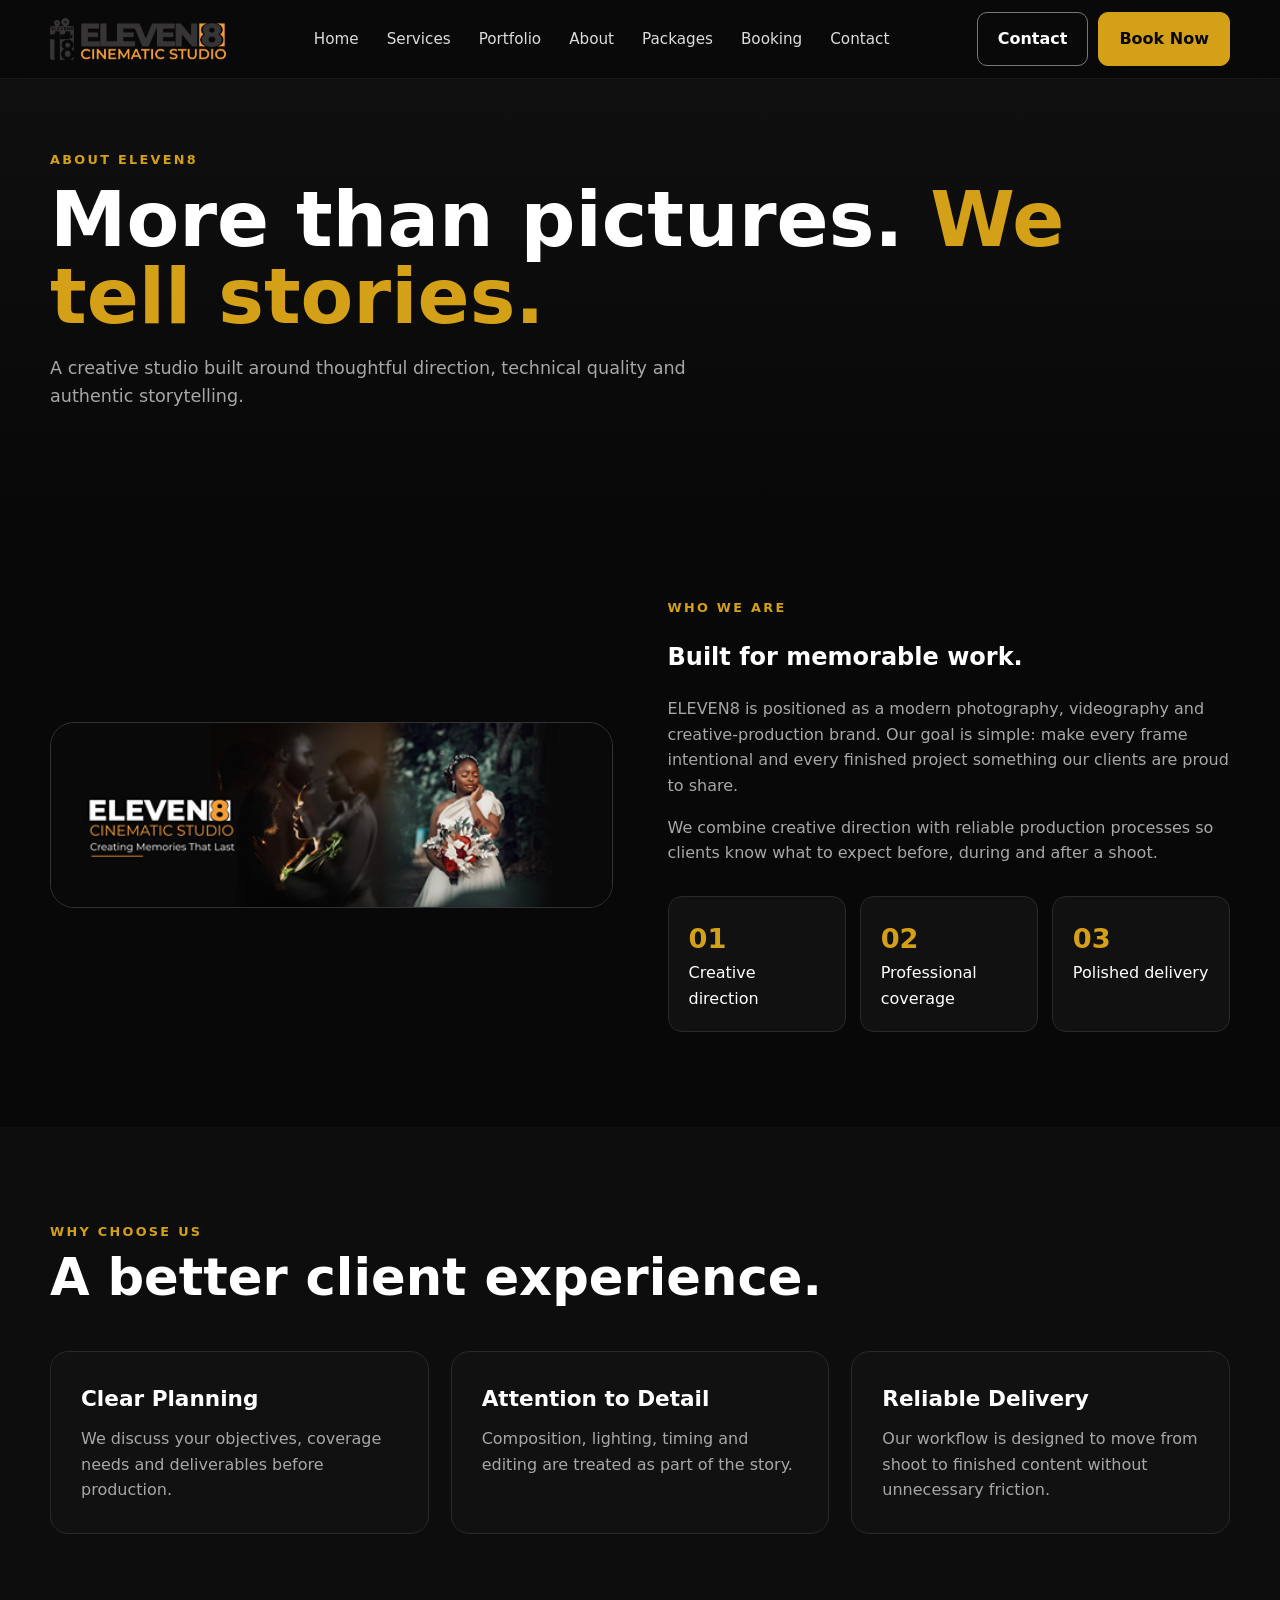
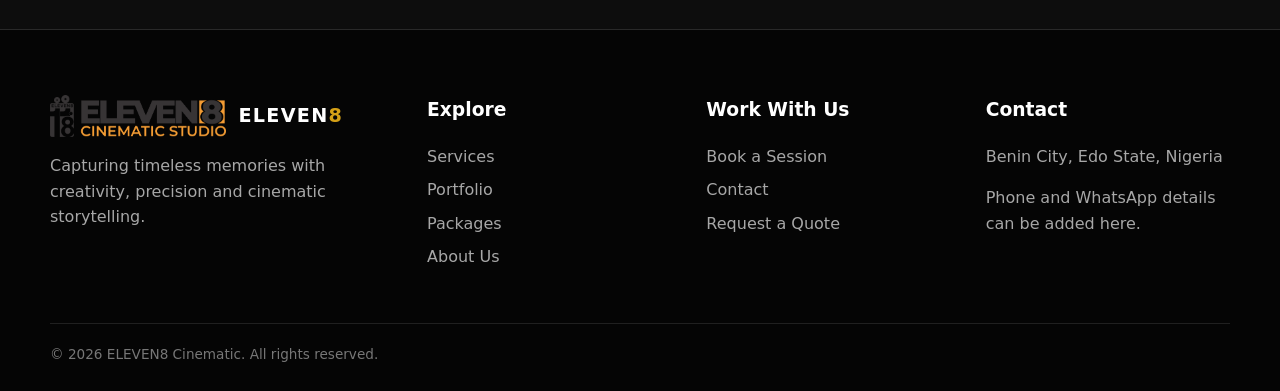
==== about.html @ 56e0b3bc "Add Eleven8 website pages" ====
<!doctype html>
<html lang="en"><head><meta charset="utf-8"><meta name="viewport" content="width=device-width,initial-scale=1">
<meta name="description" content="ELEVEN8 professional photography, videography and creative production.">
<title>About | ELEVEN8 Cinematic</title>
<link rel="stylesheet" href="css/styles.css"></head>
<body>
<header class="nav"><div class="container nav-inner">
<a class="brand" href="index.html"><img src="images/logo.png" alt="ELEVEN8 logo"></a>
<nav class="nav-links"><a class="" href="index.html">Home</a><a class="" href="services.html">Services</a><a class="" href="portfolio.html">Portfolio</a><a class="" href="about.html">About</a><a class="" href="packages.html">Packages</a><a class="" href="booking.html">Booking</a><a class="" href="contact.html">Contact</a></nav>
<div class="nav-actions"><a class="btn btn-outline" href="contact.html">Contact</a><a class="btn btn-gold" href="booking.html">Book Now</a><button class="menu" aria-label="Open menu">☰</button></div>
</div></header>
<main>
<section class="page-hero"><div class="container"><div class="eyebrow">About ELEVEN8</div><h1>More than pictures. <span class="gold">We tell stories.</span></h1><p>A creative studio built around thoughtful direction, technical quality and authentic storytelling.</p></div></section>
<section class="section"><div class="container split"><img src="images/eleven 8 header.png" alt="ELEVEN8 studio"><div><div class="eyebrow">Who We Are</div><h2>Built for memorable work.</h2><p style="color:var(--muted)">ELEVEN8 is positioned as a modern photography, videography and creative-production brand. Our goal is simple: make every frame intentional and every finished project something our clients are proud to share.</p><p style="color:var(--muted)">We combine creative direction with reliable production processes so clients know what to expect before, during and after a shoot.</p><div class="stats"><div class="stat"><strong>01</strong>Creative direction</div><div class="stat"><strong>02</strong>Professional coverage</div><div class="stat"><strong>03</strong>Polished delivery</div></div></div></div></section>
<section class="section section-dark"><div class="container"><div class="section-head"><div><div class="eyebrow">Why Choose Us</div><h2>A better client experience.</h2></div></div><div class="grid-3"><div class="card"><h3>Clear Planning</h3><p>We discuss your objectives, coverage needs and deliverables before production.</p></div><div class="card"><h3>Attention to Detail</h3><p>Composition, lighting, timing and editing are treated as part of the story.</p></div><div class="card"><h3>Reliable Delivery</h3><p>Our workflow is designed to move from shoot to finished content without unnecessary friction.</p></div></div></div></section>
</main>
<footer class="footer"><div class="container"><div class="footer-grid">
<div><a class="brand" href="index.html"><img src="images/logo.png" alt=""><span class="brand-text">ELEVEN<span>8</span></span></a><p>Capturing timeless memories with creativity, precision and cinematic storytelling.</p></div>
<div><h3>Explore</h3><ul><li><a href="services.html">Services</a></li><li><a href="portfolio.html">Portfolio</a></li><li><a href="packages.html">Packages</a></li><li><a href="about.html">About Us</a></li></ul></div>
<div><h3>Work With Us</h3><ul><li><a href="booking.html">Book a Session</a></li><li><a href="contact.html">Contact</a></li><li><a href="booking.html">Request a Quote</a></li></ul></div>
<div><h3>Contact</h3><p>Benin City, Edo State, Nigeria</p><p>Phone and WhatsApp details can be added here.</p></div>
</div><div class="copyright">© 2026 ELEVEN8 Cinematic. All rights reserved.</div></div></footer>
<script src="js/main.js"></script></body></html>
---- css/styles.css ----
:root{
  --black:#080808; --panel:#111111; --panel2:#171717; --gold:#D4A017;
  --gold2:#f0c54b; --white:#fff; --muted:#a7a7a7; --line:#292929;
  --max:1180px; --radius:18px;
}
*{box-sizing:border-box}
html{scroll-behavior:smooth}
body{margin:0;background:var(--black);color:var(--white);font-family:Inter,system-ui,-apple-system,BlinkMacSystemFont,"Segoe UI",sans-serif;line-height:1.6}
img{max-width:100%;display:block}
a{color:inherit;text-decoration:none}
.container{width:min(var(--max),calc(100% - 40px));margin:auto}
.nav{position:fixed;inset:0 0 auto;z-index:100;background:rgba(8,8,8,.88);backdrop-filter:blur(16px);border-bottom:1px solid rgba(255,255,255,.07)}
.nav-inner{height:78px;display:flex;align-items:center;justify-content:space-between;gap:24px}
.brand{display:flex;align-items:center;gap:12px;font-weight:900;letter-spacing:.08em}
.brand img{height:42px;width:auto}
.brand-text{font-size:1.2rem}.brand-text span,.gold{color:var(--gold)}
.nav-links{display:flex;align-items:center;gap:28px;font-size:.95rem}
.nav-links a{color:#ddd}.nav-links a:hover,.nav-links a.active{color:var(--gold)}
.nav-actions{display:flex;gap:10px;align-items:center}
.btn{display:inline-flex;align-items:center;justify-content:center;gap:8px;padding:13px 20px;border-radius:10px;border:1px solid var(--line);font-weight:800;transition:.2s}
.btn:hover{transform:translateY(-2px)}
.btn-gold{background:var(--gold);color:#080808;border-color:var(--gold)}
.btn-outline{border-color:#777}
.menu{display:none;background:none;border:1px solid var(--line);color:white;padding:9px 12px;border-radius:9px;font-size:1.2rem}
.hero{min-height:780px;padding:150px 0 90px;display:flex;align-items:center;position:relative;overflow:hidden}
.hero:before{content:"";position:absolute;inset:0;background:radial-gradient(circle at 75% 30%,rgba(212,160,23,.14),transparent 35%),linear-gradient(90deg,#080808 20%,rgba(8,8,8,.75),rgba(8,8,8,.2));pointer-events:none}
.hero-grid{position:relative;display:grid;grid-template-columns:1.05fr .95fr;gap:60px;align-items:center}
.eyebrow{text-transform:uppercase;letter-spacing:.18em;color:var(--gold);font-size:.8rem;font-weight:900}
.hero h1{font-size:clamp(3rem,6vw,6rem);line-height:.98;margin:18px 0 24px;letter-spacing:-.05em}
.hero p.lead{font-size:1.18rem;color:#c9c9c9;max-width:620px}
.hero-actions{display:flex;gap:12px;flex-wrap:wrap;margin-top:32px}
.hero-media{position:relative}
.hero-media img{width:100%;height:570px;object-fit:cover;border-radius:28px;border:1px solid #333;box-shadow:0 30px 90px rgba(0,0,0,.5)}
.hero-badge{position:absolute;bottom:24px;left:-24px;background:rgba(17,17,17,.93);border:1px solid #333;border-radius:16px;padding:15px 18px}
.hero-badge strong{display:block;color:var(--gold)}
.section{padding:95px 0}.section-dark{background:#0d0d0d}
.section-head{display:flex;justify-content:space-between;gap:25px;align-items:end;margin-bottom:38px}
.section-head h2{font-size:clamp(2rem,4vw,3.2rem);line-height:1.05;margin:8px 0}
.section-head p{color:var(--muted);max-width:620px;margin:0}
.grid-3{display:grid;grid-template-columns:repeat(3,1fr);gap:22px}
.grid-4{display:grid;grid-template-columns:repeat(4,1fr);gap:18px}
.card{background:var(--panel);border:1px solid var(--line);border-radius:var(--radius);padding:30px}
.card:hover{border-color:#555}
.icon{width:54px;height:54px;border-radius:14px;display:grid;place-items:center;background:rgba(212,160,23,.13);color:var(--gold);font-size:1.5rem;margin-bottom:20px}
.card h3{margin:0 0 10px;font-size:1.35rem}.card p{color:var(--muted);margin:0}
.image-card{position:relative;overflow:hidden;border-radius:18px;border:1px solid #292929;min-height:280px;background:#151515}
.image-card img{width:100%;height:100%;min-height:280px;object-fit:cover;transition:.45s}
.image-card:hover img{transform:scale(1.05)}
.image-overlay{position:absolute;inset:auto 0 0;padding:24px;background:linear-gradient(transparent,rgba(0,0,0,.9))}
.image-overlay small{color:var(--gold);text-transform:uppercase;letter-spacing:.12em}
.image-overlay h3{margin:5px 0 0}
.price-grid{display:grid;grid-template-columns:repeat(3,1fr);gap:22px}
.price-card{background:var(--panel);border:1px solid var(--line);border-radius:20px;padding:34px;position:relative}
.price-card.featured{border:1px solid var(--gold);box-shadow:0 0 0 1px rgba(212,160,23,.15)}
.price{font-size:2.7rem;font-weight:900;color:var(--gold);margin:18px 0}
.price-card ul{list-style:none;padding:0;margin:25px 0;color:#ddd}.price-card li{margin:11px 0}.price-card li:before{content:"✓";color:var(--gold);font-weight:900;margin-right:10px}
.ribbon{position:absolute;right:20px;top:20px;background:var(--gold);color:#111;padding:5px 10px;border-radius:999px;font-size:.72rem;font-weight:900}
.page-hero{padding:150px 0 75px;background:linear-gradient(180deg,#111,#080808)}
.page-hero h1{font-size:clamp(2.8rem,6vw,5rem);line-height:1;margin:12px 0}
.page-hero p{color:var(--muted);max-width:700px;font-size:1.1rem}
.filters{display:flex;gap:10px;flex-wrap:wrap;margin-bottom:28px}.filter{background:#121212;border:1px solid #333;color:#ddd;border-radius:999px;padding:9px 16px;cursor:pointer}.filter.active,.filter:hover{background:var(--gold);color:#111;border-color:var(--gold)}
.portfolio-grid{display:grid;grid-template-columns:repeat(3,1fr);gap:18px}.portfolio-item{aspect-ratio:4/3}.portfolio-item img{height:100%;width:100%;object-fit:cover;border-radius:18px}
.split{display:grid;grid-template-columns:1fr 1fr;gap:55px;align-items:center}.split img{border-radius:24px;border:1px solid #333;max-height:600px;object-fit:cover;width:100%}
.stats{display:grid;grid-template-columns:repeat(3,1fr);gap:14px;margin-top:30px}.stat{padding:20px;background:#111;border:1px solid #292929;border-radius:14px}.stat strong{display:block;font-size:1.7rem;color:var(--gold)}
.form{background:var(--panel);border:1px solid var(--line);border-radius:20px;padding:30px}.form-grid{display:grid;grid-template-columns:1fr 1fr;gap:16px}.field{display:flex;flex-direction:column;gap:7px}.field.full{grid-column:1/-1}.field label{font-size:.9rem;color:#ccc}.field input,.field select,.field textarea{width:100%;background:#090909;color:white;border:1px solid #333;border-radius:10px;padding:13px 14px;font:inherit}.field textarea{min-height:150px;resize:vertical}
.cta{background:var(--gold);color:#111;border-radius:24px;padding:45px;display:flex;justify-content:space-between;align-items:center;gap:25px}.cta h2{margin:0;font-size:2rem}.cta .btn{background:#111;color:white;border-color:#111}
.footer{border-top:1px solid var(--line);padding:65px 0 25px;background:#050505}.footer-grid{display:grid;grid-template-columns:1.4fr 1fr 1fr 1fr;gap:35px}.footer h3{margin-top:0}.footer p,.footer li{color:var(--muted)}.footer ul{list-style:none;padding:0;margin:0}.footer li{margin:8px 0}.copyright{border-top:1px solid #202020;margin-top:45px;padding-top:20px;color:#777;font-size:.85rem}
.notice{padding:14px 18px;border-left:3px solid var(--gold);background:#121212;color:#bbb;border-radius:8px}
@media(max-width:900px){.nav-links,.nav-actions .btn-outline{display:none}.menu{display:block}.nav.mobile-open .nav-links{display:flex;position:absolute;top:78px;left:0;right:0;background:#090909;flex-direction:column;align-items:flex-start;padding:24px;border-bottom:1px solid #222}.hero-grid,.split{grid-template-columns:1fr}.hero-media{order:-1}.hero-media img{height:430px}.grid-3,.price-grid{grid-template-columns:1fr 1fr}.grid-4{grid-template-columns:1fr 1fr}.portfolio-grid{grid-template-columns:1fr 1fr}.footer-grid{grid-template-columns:1fr 1fr}}
@media(max-width:600px){.container{width:min(var(--max),calc(100% - 28px))}.nav-inner{height:70px}.brand img{height:36px}.hero{padding-top:120px;min-height:auto}.hero h1{font-size:3rem}.hero-media img{height:340px}.hero-badge{left:12px}.section{padding:65px 0}.grid-3,.grid-4,.price-grid,.portfolio-grid,.form-grid,.stats{grid-template-columns:1fr}.field.full{grid-column:auto}.section-head{display:block}.section-head .btn{margin-top:15px}.cta{padding:30px;display:block}.cta .btn{margin-top:18px}}
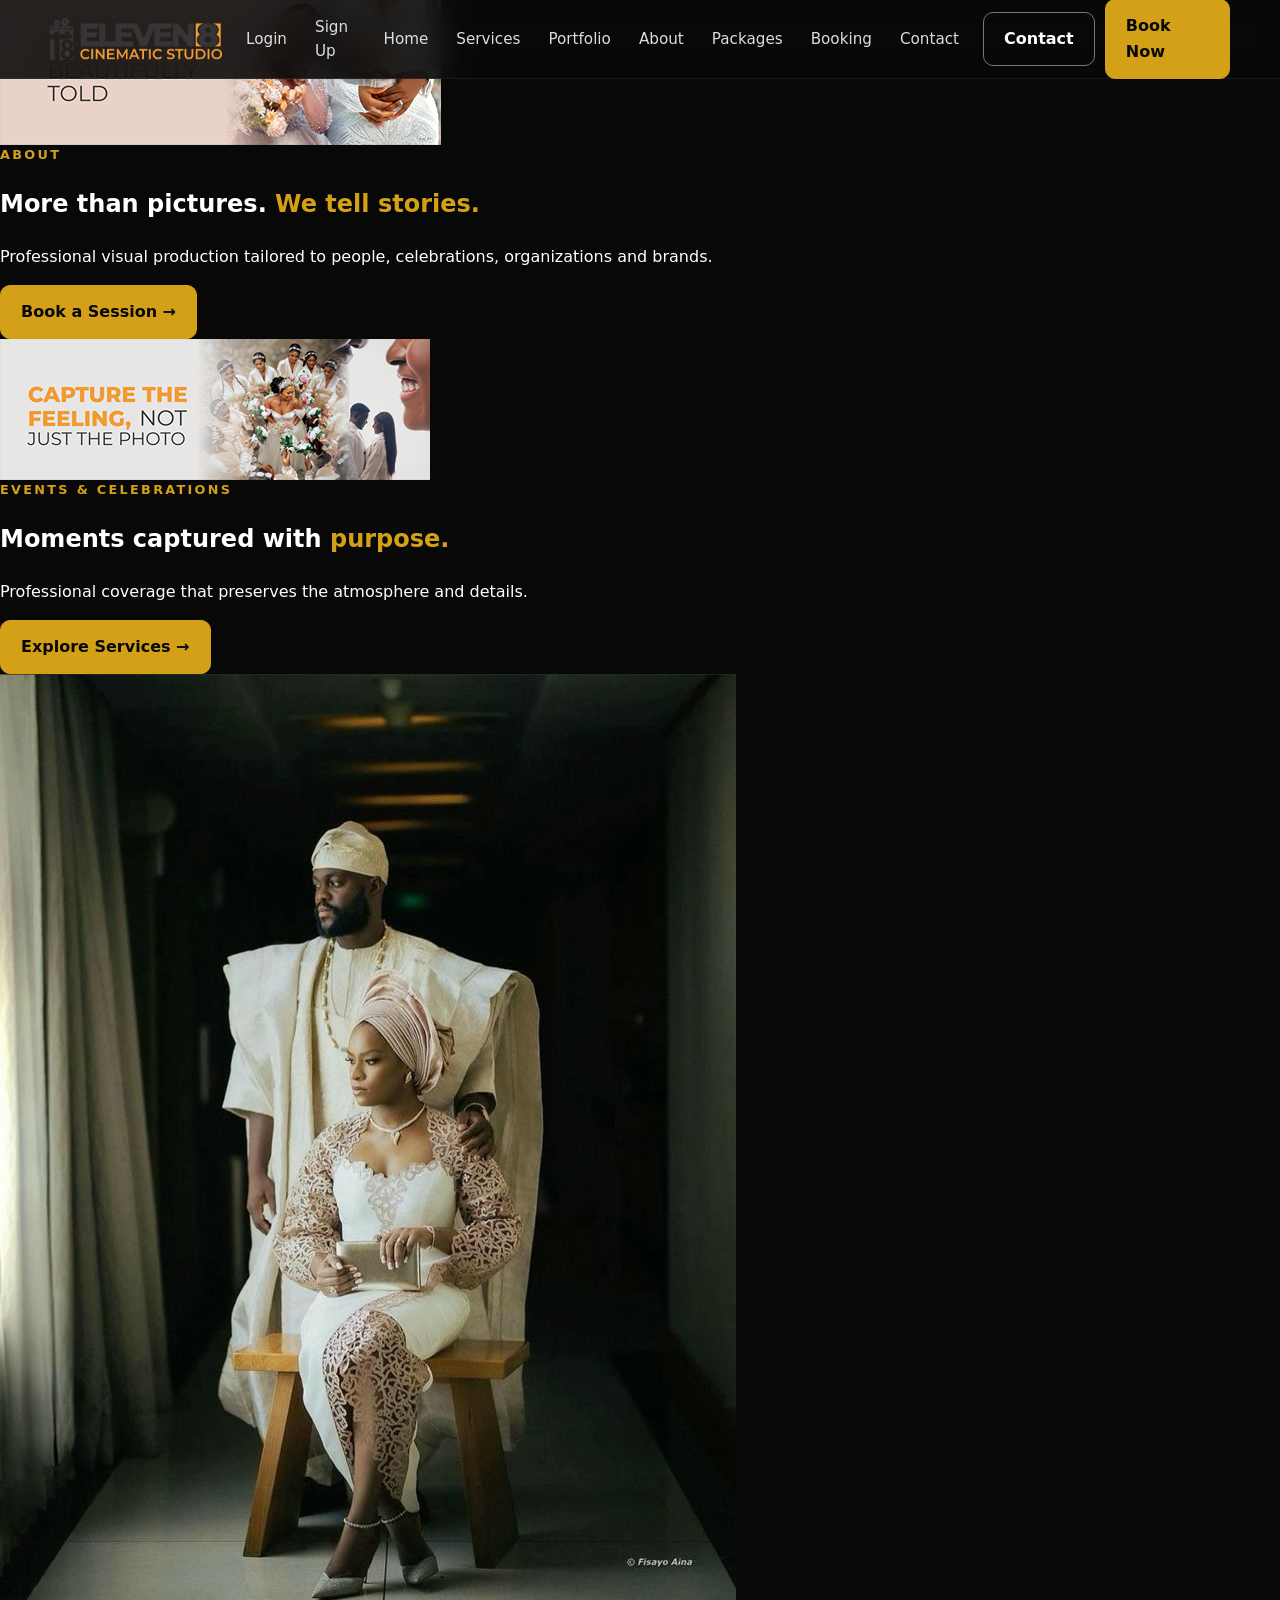
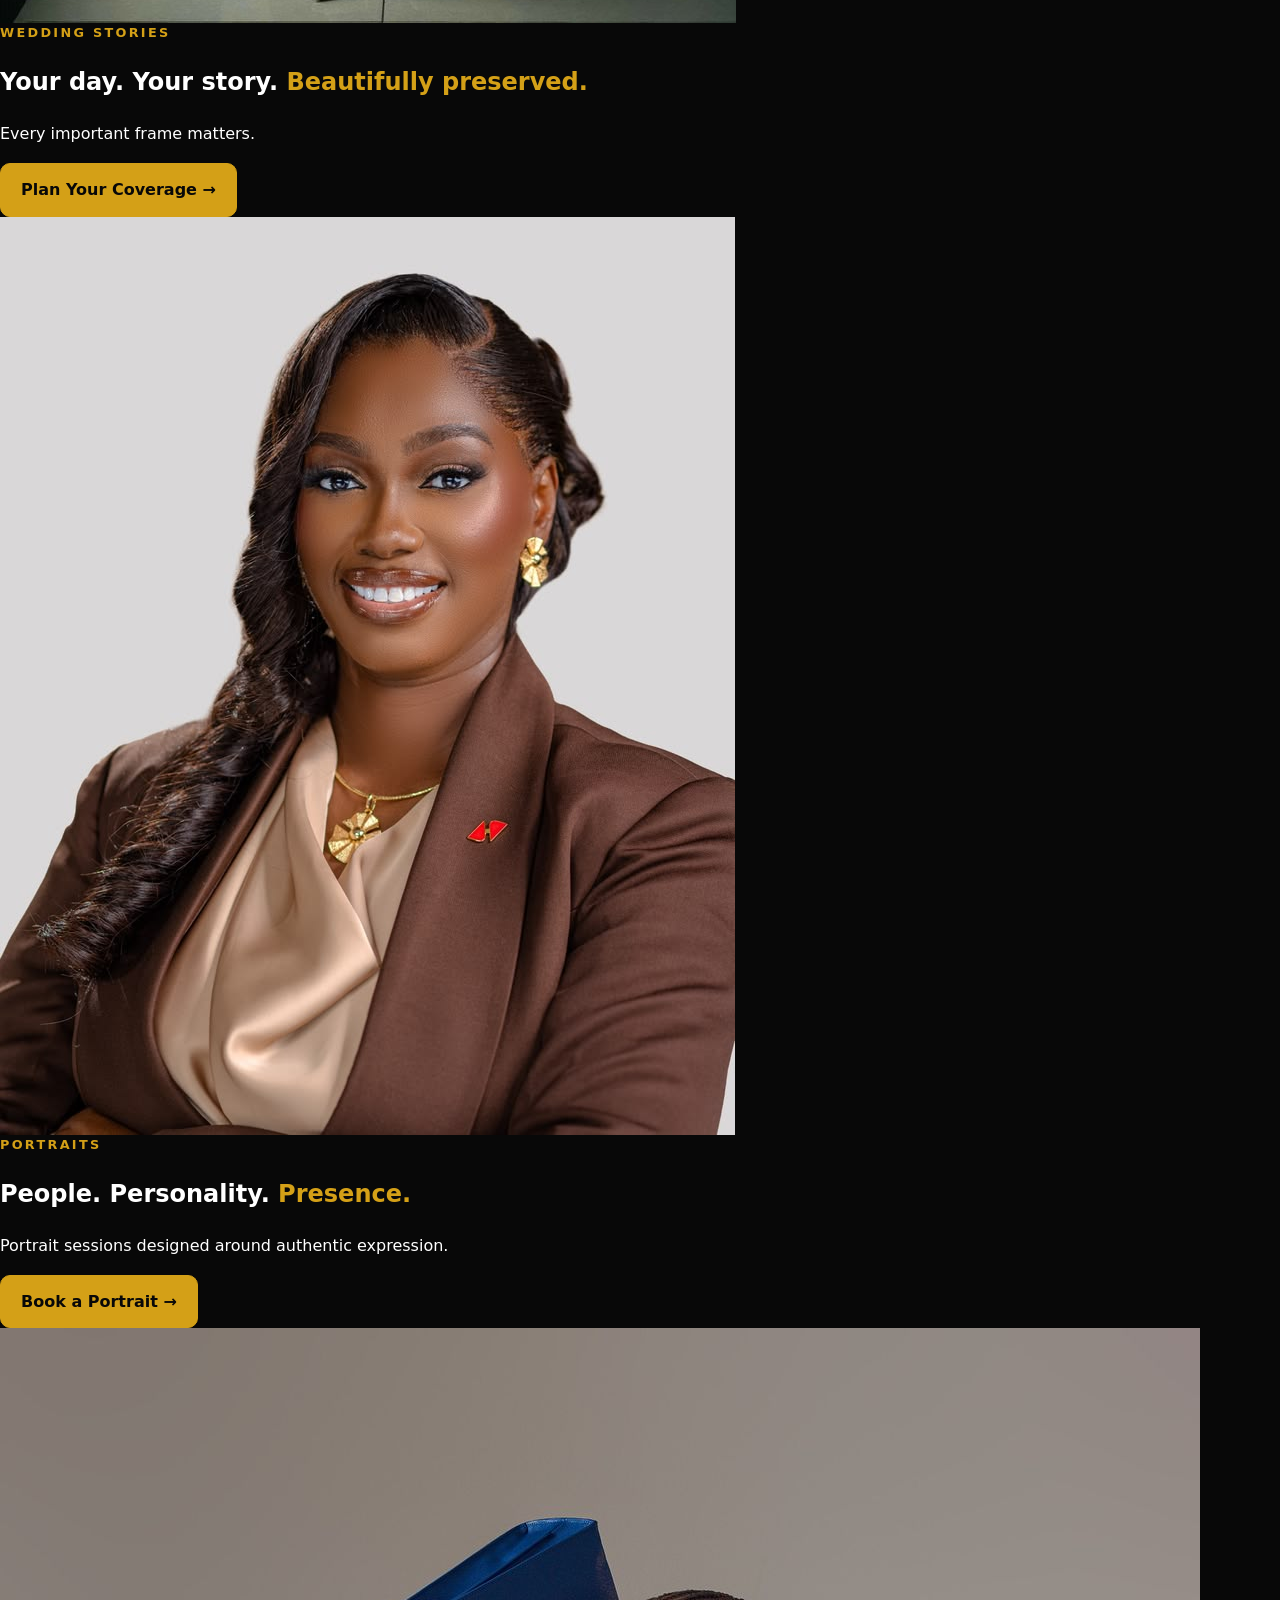
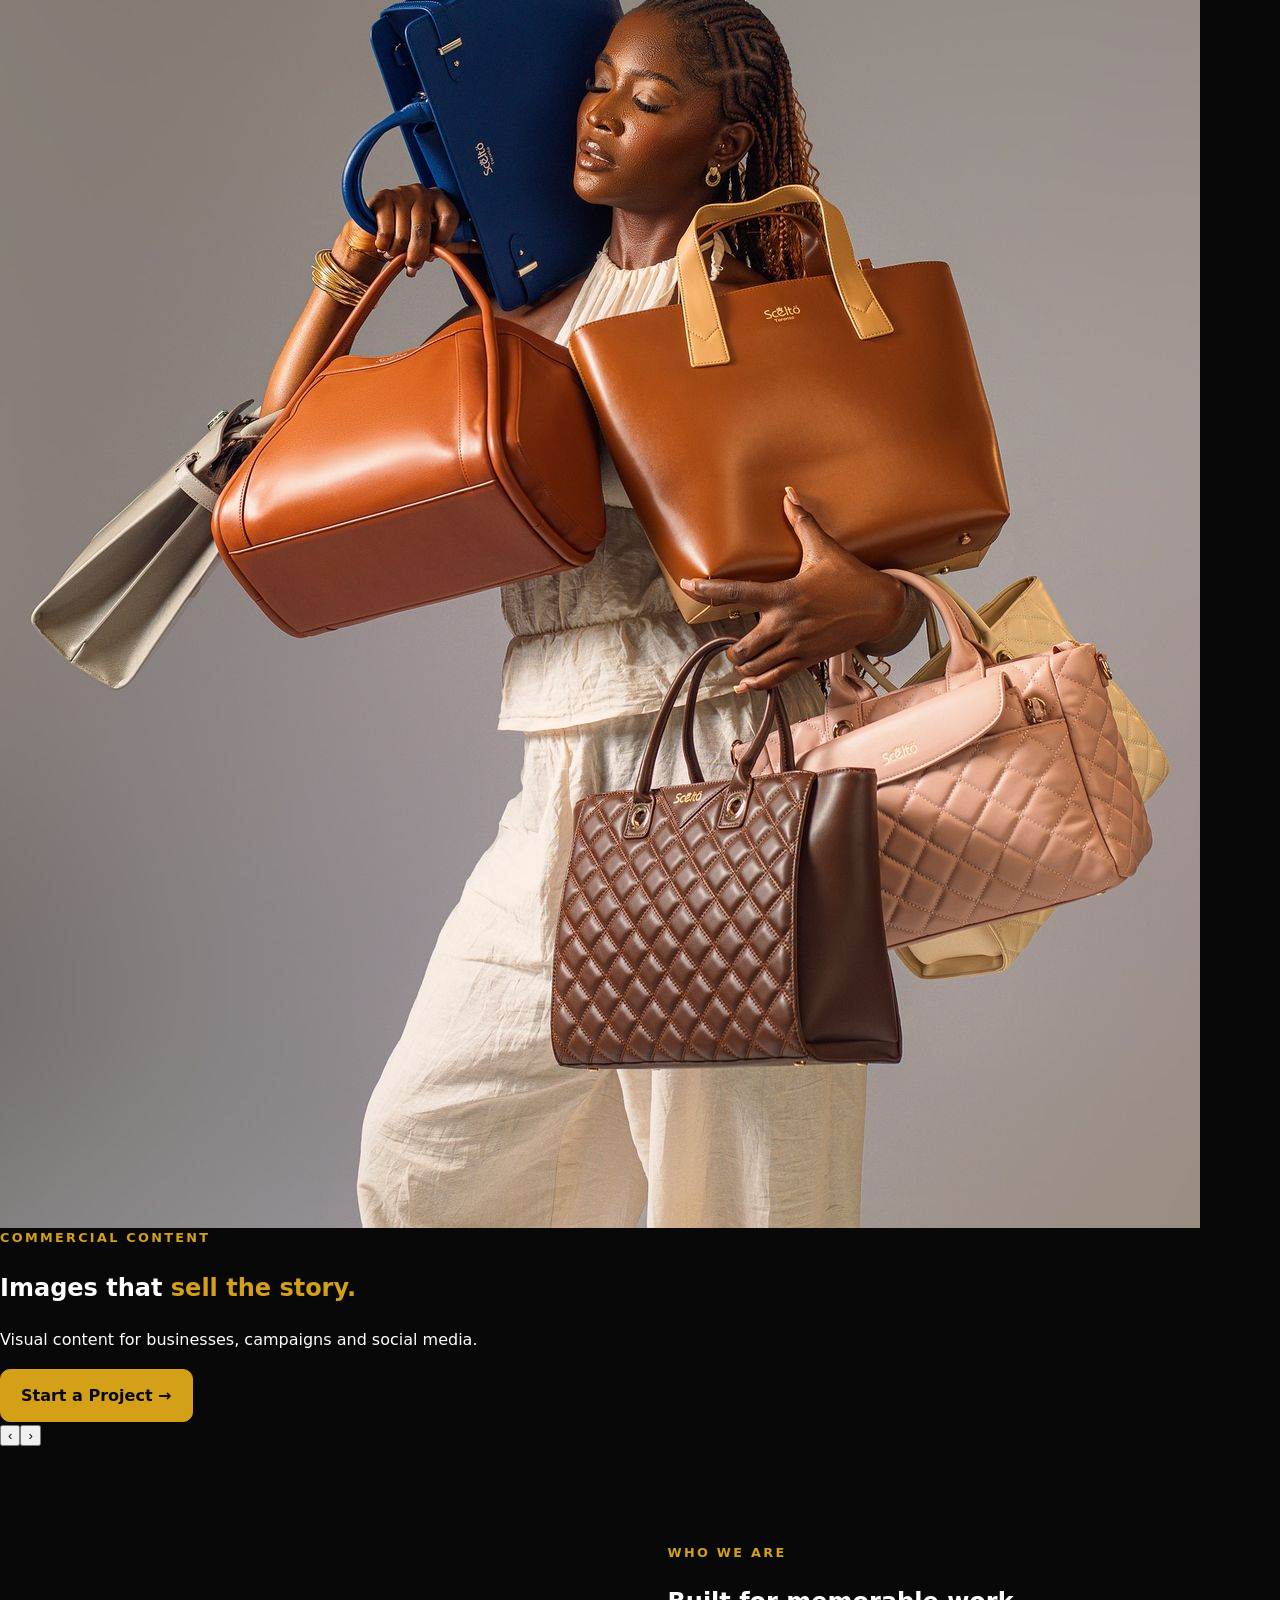
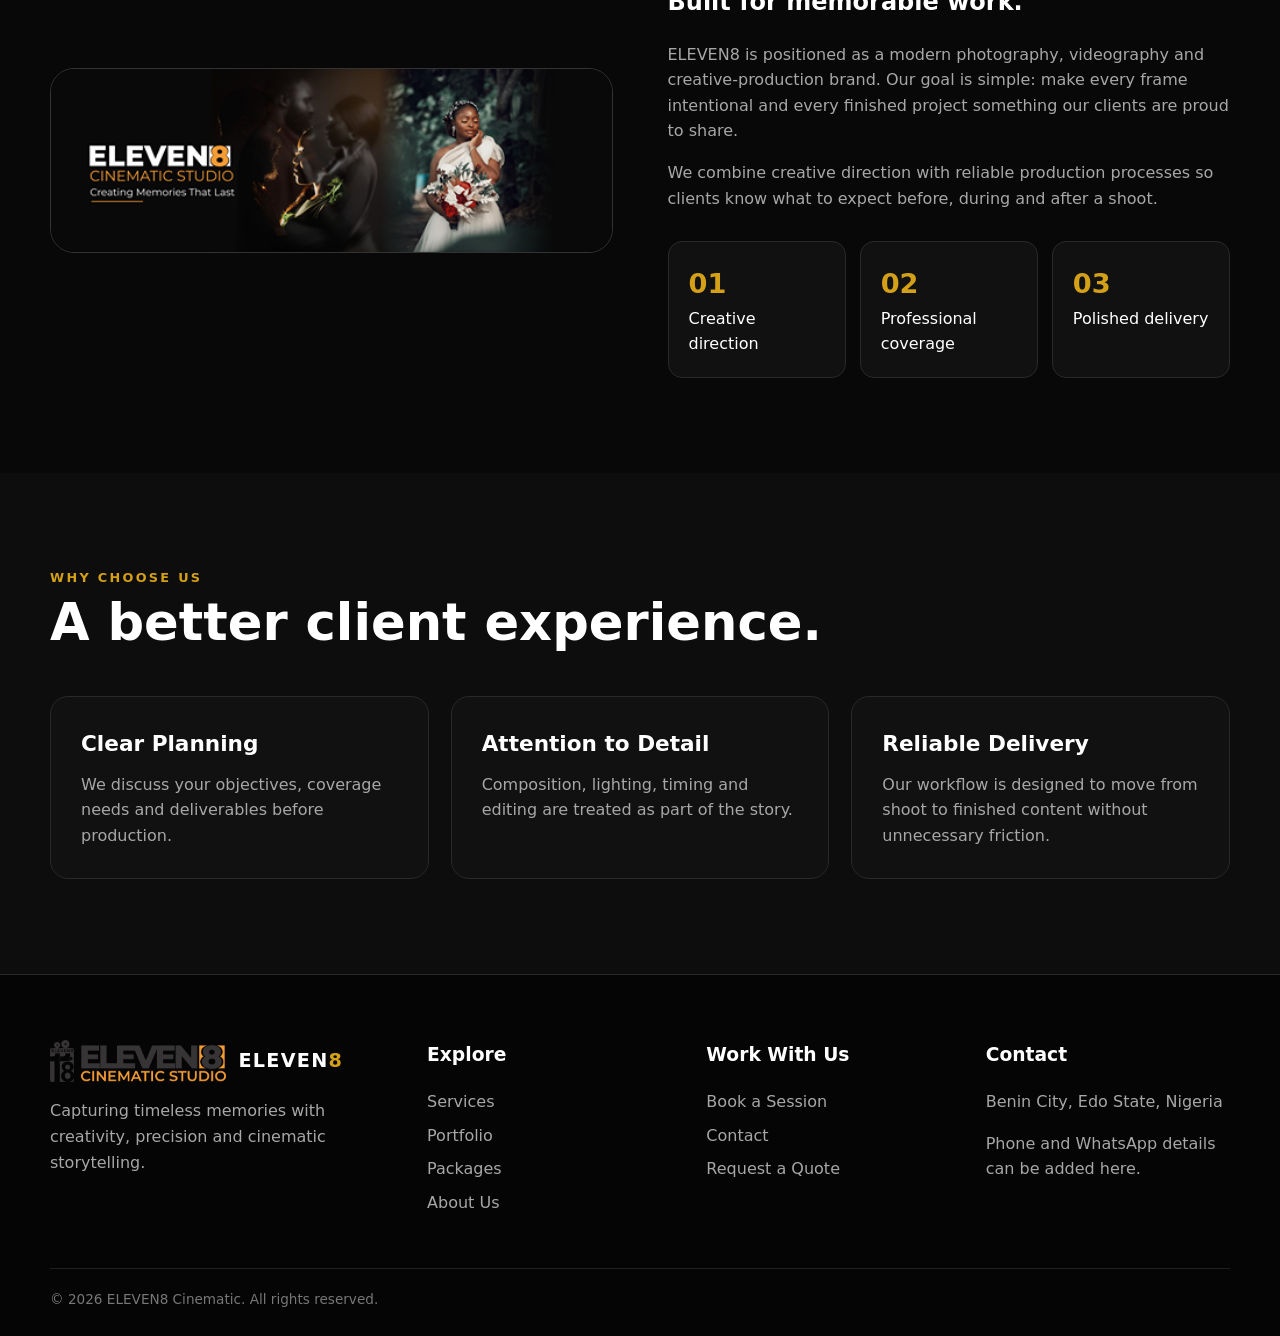
==== commit 428a0900: "Add Eleven8 slider and client account pages" ====
--- a/about.html
+++ b/about.html
@@ -6,11 +6,11 @@
 <body>
 <header class="nav"><div class="container nav-inner">
 <a class="brand" href="index.html"><img src="images/logo.png" alt="ELEVEN8 logo"></a>
-<nav class="nav-links"><a class="" href="index.html">Home</a><a class="" href="services.html">Services</a><a class="" href="portfolio.html">Portfolio</a><a class="" href="about.html">About</a><a class="" href="packages.html">Packages</a><a class="" href="booking.html">Booking</a><a class="" href="contact.html">Contact</a></nav>
+<nav class="nav-links"><a href="login.html">Login</a><a href="signup.html">Sign Up</a><a class="" href="index.html">Home</a><a class="" href="services.html">Services</a><a class="" href="portfolio.html">Portfolio</a><a class="" href="about.html">About</a><a class="" href="packages.html">Packages</a><a class="" href="booking.html">Booking</a><a class="" href="contact.html">Contact</a></nav>
 <div class="nav-actions"><a class="btn btn-outline" href="contact.html">Contact</a><a class="btn btn-gold" href="booking.html">Book Now</a><button class="menu" aria-label="Open menu">☰</button></div>
 </div></header>
 <main>
-<section class="page-hero"><div class="container"><div class="eyebrow">About ELEVEN8</div><h1>More than pictures. <span class="gold">We tell stories.</span></h1><p>A creative studio built around thoughtful direction, technical quality and authentic storytelling.</p></div></section>
+<section class="site-slider" aria-label="ELEVEN8 featured work"><div class="slider-track"><div class="slide active"><img src="images/SLIDER 2.png" alt="ELEVEN8 creative production"><div class="slide-overlay"></div><div class="slide-content"><div class="eyebrow">ABOUT</div><h1>More than pictures. <span class="gold">We tell stories.</span></h1><p>Professional visual production tailored to people, celebrations, organizations and brands.</p><a class="btn btn-gold" href="booking.html">Book a Session →</a></div></div><div class="slide"><img src="images/slider 1.png" alt="ELEVEN8 event coverage"><div class="slide-overlay"></div><div class="slide-content"><div class="eyebrow">Events & Celebrations</div><h2>Moments captured with <span class="gold">purpose.</span></h2><p>Professional coverage that preserves the atmosphere and details.</p><a class="btn btn-gold" href="services.html">Explore Services →</a></div></div><div class="slide"><img src="images/WEDDINGS.jpg" alt="ELEVEN8 wedding photography"><div class="slide-overlay"></div><div class="slide-content"><div class="eyebrow">Wedding Stories</div><h2>Your day. Your story. <span class="gold">Beautifully preserved.</span></h2><p>Every important frame matters.</p><a class="btn btn-gold" href="booking.html">Plan Your Coverage →</a></div></div><div class="slide"><img src="images/PORTRAIT.jpg" alt="ELEVEN8 portrait photography"><div class="slide-overlay"></div><div class="slide-content"><div class="eyebrow">Portraits</div><h2>People. Personality. <span class="gold">Presence.</span></h2><p>Portrait sessions designed around authentic expression.</p><a class="btn btn-gold" href="booking.html">Book a Portrait →</a></div></div><div class="slide"><img src="images/COMMERCIAL.jpg" alt="ELEVEN8 commercial photography"><div class="slide-overlay"></div><div class="slide-content"><div class="eyebrow">Commercial Content</div><h2>Images that <span class="gold">sell the story.</span></h2><p>Visual content for businesses, campaigns and social media.</p><a class="btn btn-gold" href="contact.html">Start a Project →</a></div></div></div><button class="slider-control prev" type="button" aria-label="Previous slide">‹</button><button class="slider-control next" type="button" aria-label="Next slide">›</button><div class="slider-dots" aria-label="Slider navigation"></div><div class="slider-progress"></div></section>
 <section class="section"><div class="container split"><img src="images/eleven 8 header.png" alt="ELEVEN8 studio"><div><div class="eyebrow">Who We Are</div><h2>Built for memorable work.</h2><p style="color:var(--muted)">ELEVEN8 is positioned as a modern photography, videography and creative-production brand. Our goal is simple: make every frame intentional and every finished project something our clients are proud to share.</p><p style="color:var(--muted)">We combine creative direction with reliable production processes so clients know what to expect before, during and after a shoot.</p><div class="stats"><div class="stat"><strong>01</strong>Creative direction</div><div class="stat"><strong>02</strong>Professional coverage</div><div class="stat"><strong>03</strong>Polished delivery</div></div></div></div></section>
 <section class="section section-dark"><div class="container"><div class="section-head"><div><div class="eyebrow">Why Choose Us</div><h2>A better client experience.</h2></div></div><div class="grid-3"><div class="card"><h3>Clear Planning</h3><p>We discuss your objectives, coverage needs and deliverables before production.</p></div><div class="card"><h3>Attention to Detail</h3><p>Composition, lighting, timing and editing are treated as part of the story.</p></div><div class="card"><h3>Reliable Delivery</h3><p>Our workflow is designed to move from shoot to finished content without unnecessary friction.</p></div></div></div></section>
 </main>
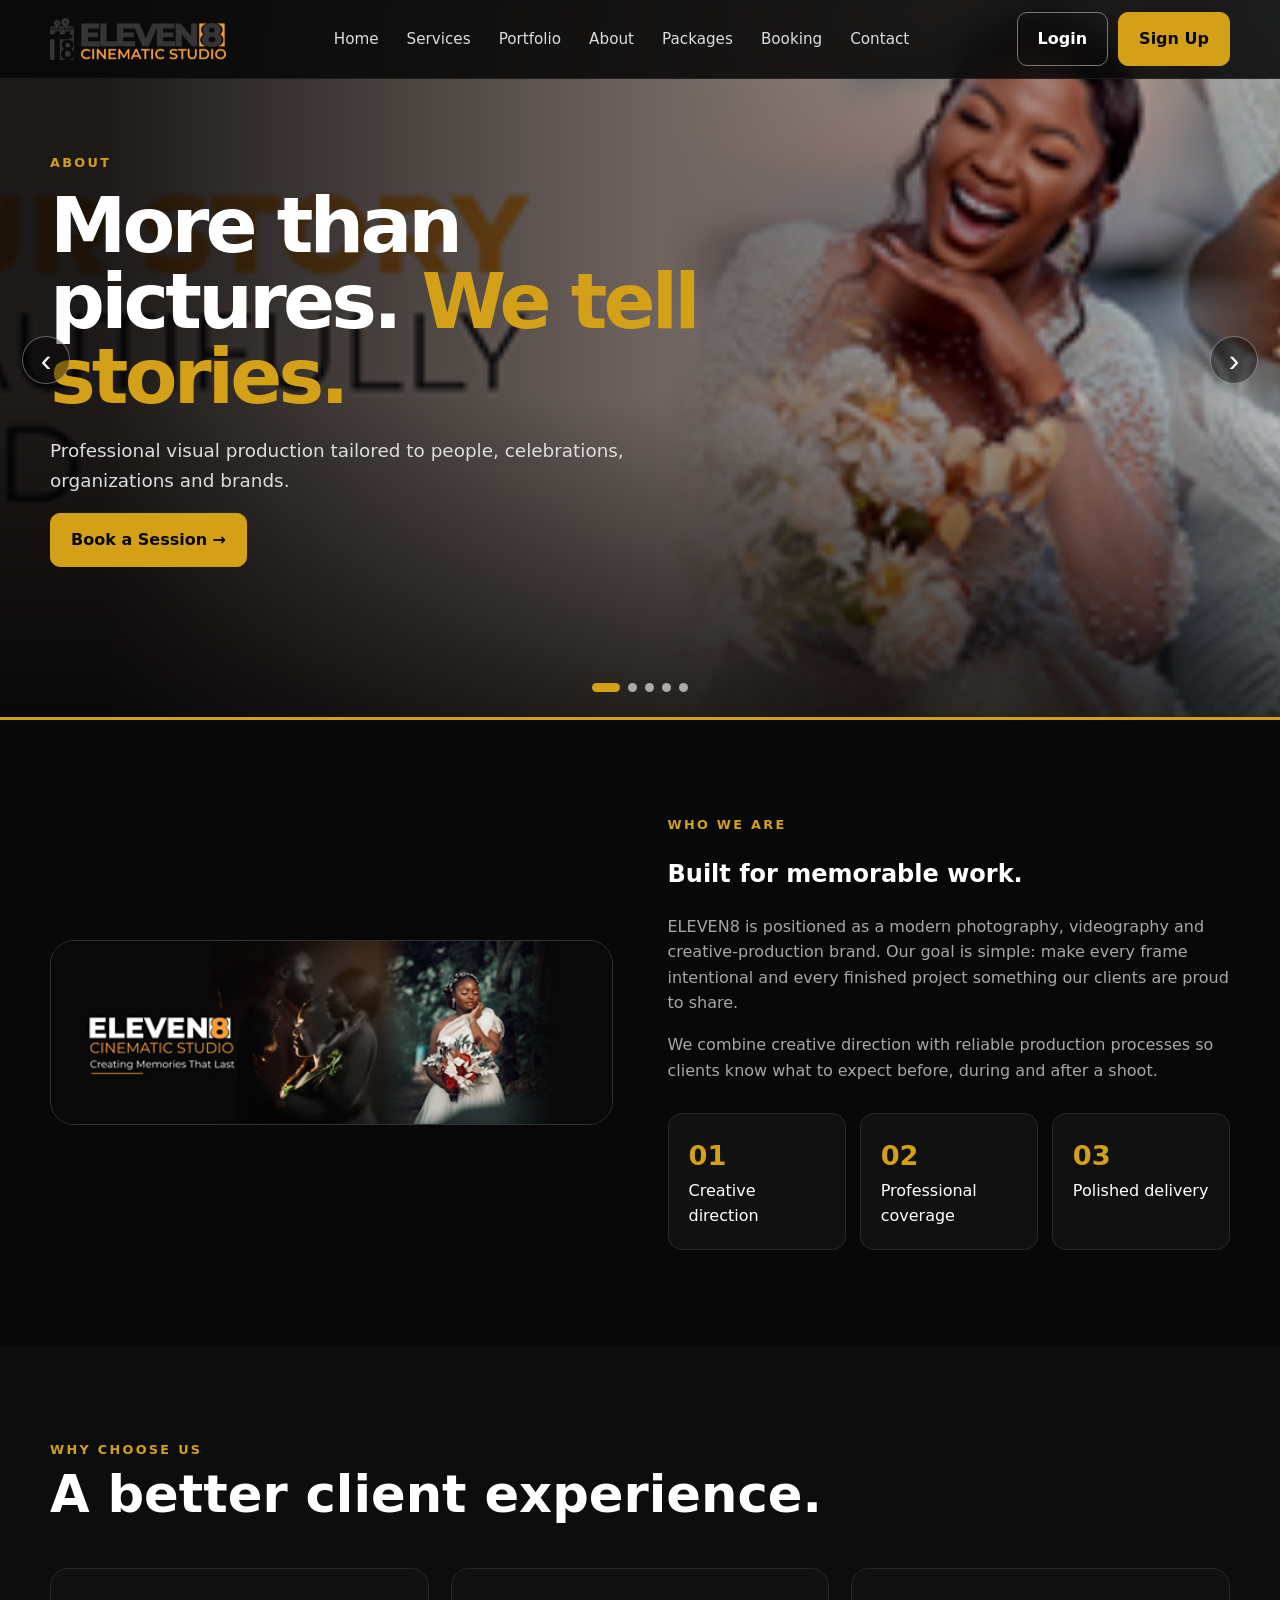
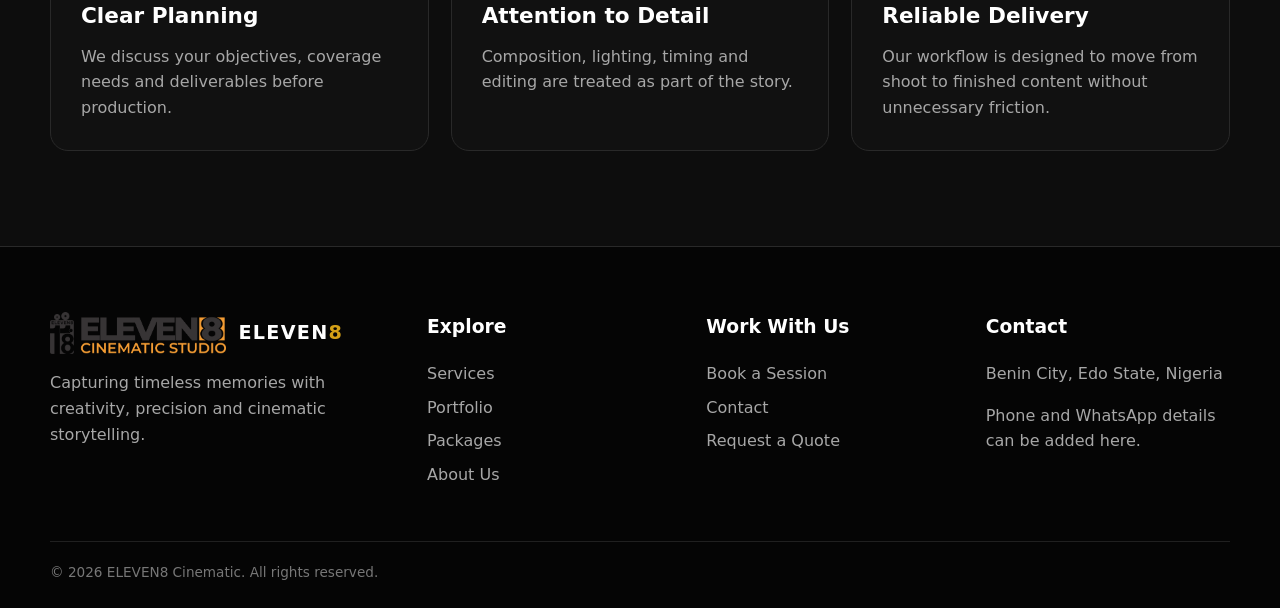
==== commit a6256789: "Update Eleven8 website" ====
--- a/about.html
+++ b/about.html
@@ -6,8 +6,8 @@
 <body>
 <header class="nav"><div class="container nav-inner">
 <a class="brand" href="index.html"><img src="images/logo.png" alt="ELEVEN8 logo"></a>
-<nav class="nav-links"><a href="login.html">Login</a><a href="signup.html">Sign Up</a><a class="" href="index.html">Home</a><a class="" href="services.html">Services</a><a class="" href="portfolio.html">Portfolio</a><a class="" href="about.html">About</a><a class="" href="packages.html">Packages</a><a class="" href="booking.html">Booking</a><a class="" href="contact.html">Contact</a></nav>
-<div class="nav-actions"><a class="btn btn-outline" href="contact.html">Contact</a><a class="btn btn-gold" href="booking.html">Book Now</a><button class="menu" aria-label="Open menu">☰</button></div>
+<nav class="nav-links"><a class="" href="index.html">Home</a><a class="" href="services.html">Services</a><a class="" href="portfolio.html">Portfolio</a><a class="" href="about.html">About</a><a class="" href="packages.html">Packages</a><a class="" href="booking.html">Booking</a><a class="" href="contact.html">Contact</a></nav>
+<div class="nav-actions"><a class="btn btn-outline" href="login.html">Login</a><a class="btn btn-gold" href="signup.html">Sign Up</a><button class="menu" aria-label="Open menu">☰</button></div>
 </div></header>
 <main>
 <section class="site-slider" aria-label="ELEVEN8 featured work"><div class="slider-track"><div class="slide active"><img src="images/SLIDER 2.png" alt="ELEVEN8 creative production"><div class="slide-overlay"></div><div class="slide-content"><div class="eyebrow">ABOUT</div><h1>More than pictures. <span class="gold">We tell stories.</span></h1><p>Professional visual production tailored to people, celebrations, organizations and brands.</p><a class="btn btn-gold" href="booking.html">Book a Session →</a></div></div><div class="slide"><img src="images/slider 1.png" alt="ELEVEN8 event coverage"><div class="slide-overlay"></div><div class="slide-content"><div class="eyebrow">Events & Celebrations</div><h2>Moments captured with <span class="gold">purpose.</span></h2><p>Professional coverage that preserves the atmosphere and details.</p><a class="btn btn-gold" href="services.html">Explore Services →</a></div></div><div class="slide"><img src="images/WEDDINGS.jpg" alt="ELEVEN8 wedding photography"><div class="slide-overlay"></div><div class="slide-content"><div class="eyebrow">Wedding Stories</div><h2>Your day. Your story. <span class="gold">Beautifully preserved.</span></h2><p>Every important frame matters.</p><a class="btn btn-gold" href="booking.html">Plan Your Coverage →</a></div></div><div class="slide"><img src="images/PORTRAIT.jpg" alt="ELEVEN8 portrait photography"><div class="slide-overlay"></div><div class="slide-content"><div class="eyebrow">Portraits</div><h2>People. Personality. <span class="gold">Presence.</span></h2><p>Portrait sessions designed around authentic expression.</p><a class="btn btn-gold" href="booking.html">Book a Portrait →</a></div></div><div class="slide"><img src="images/COMMERCIAL.jpg" alt="ELEVEN8 commercial photography"><div class="slide-overlay"></div><div class="slide-content"><div class="eyebrow">Commercial Content</div><h2>Images that <span class="gold">sell the story.</span></h2><p>Visual content for businesses, campaigns and social media.</p><a class="btn btn-gold" href="contact.html">Start a Project →</a></div></div></div><button class="slider-control prev" type="button" aria-label="Previous slide">‹</button><button class="slider-control next" type="button" aria-label="Next slide">›</button><div class="slider-dots" aria-label="Slider navigation"></div><div class="slider-progress"></div></section>
--- a/css/styles.css
+++ b/css/styles.css
@@ -69,3 +69,6 @@
 .notice{padding:14px 18px;border-left:3px solid var(--gold);background:#121212;color:#bbb;border-radius:8px}
 @media(max-width:900px){.nav-links,.nav-actions .btn-outline{display:none}.menu{display:block}.nav.mobile-open .nav-links{display:flex;position:absolute;top:78px;left:0;right:0;background:#090909;flex-direction:column;align-items:flex-start;padding:24px;border-bottom:1px solid #222}.hero-grid,.split{grid-template-columns:1fr}.hero-media{order:-1}.hero-media img{height:430px}.grid-3,.price-grid{grid-template-columns:1fr 1fr}.grid-4{grid-template-columns:1fr 1fr}.portfolio-grid{grid-template-columns:1fr 1fr}.footer-grid{grid-template-columns:1fr 1fr}}
 @media(max-width:600px){.container{width:min(var(--max),calc(100% - 28px))}.nav-inner{height:70px}.brand img{height:36px}.hero{padding-top:120px;min-height:auto}.hero h1{font-size:3rem}.hero-media img{height:340px}.hero-badge{left:12px}.section{padding:65px 0}.grid-3,.grid-4,.price-grid,.portfolio-grid,.form-grid,.stats{grid-template-columns:1fr}.field.full{grid-column:auto}.section-head{display:block}.section-head .btn{margin-top:15px}.cta{padding:30px;display:block}.cta .btn{margin-top:18px}}
+
+/* ELEVEN8 slider */
+.site-slider{position:relative;min-height:720px;overflow:hidden;background:#050505}.slider-track{position:relative;height:720px}.slide{position:absolute;inset:0;opacity:0;visibility:hidden;transition:opacity .7s ease}.slide.active{opacity:1;visibility:visible}.slide>img{width:100%;height:100%;object-fit:cover}.slide-overlay{position:absolute;inset:0;background:linear-gradient(90deg,rgba(0,0,0,.88) 8%,rgba(0,0,0,.55) 48%,rgba(0,0,0,.2)),linear-gradient(0deg,rgba(0,0,0,.7),transparent 45%)}.slide-content{position:absolute;z-index:2;left:max(20px,calc((100% - var(--max))/2));top:50%;transform:translateY(-50%);max-width:700px;padding-right:25px}.slide-content h1,.slide-content h2{font-size:clamp(2.8rem,6vw,5.5rem);line-height:.98;margin:15px 0 22px;letter-spacing:-.05em}.slide-content p{color:#ddd;font-size:1.15rem;max-width:650px}.slider-control{position:absolute;z-index:4;top:50%;transform:translateY(-50%);width:48px;height:48px;border-radius:50%;border:1px solid rgba(255,255,255,.35);background:rgba(0,0,0,.4);color:#fff;font-size:2rem;cursor:pointer}.slider-control:hover{background:var(--gold);color:#111;border-color:var(--gold)}.slider-control.prev{left:22px}.slider-control.next{right:22px}.slider-dots{position:absolute;z-index:4;bottom:28px;left:50%;transform:translateX(-50%);display:flex;gap:8px}.slider-dot{width:9px;height:9px;border:0;border-radius:50%;background:#aaa;padding:0;cursor:pointer}.slider-dot.active{background:var(--gold);width:28px;border-radius:99px}.slider-progress{position:absolute;z-index:4;left:0;bottom:0;height:3px;background:var(--gold);width:0}@media(max-width:900px){.site-slider,.slider-track{min-height:620px;height:620px}.slide-content{left:28px;right:28px}.slider-control{display:none}}@media(max-width:600px){.site-slider,.slider-track{min-height:620px;height:620px}.slide-content{left:20px;right:20px}.slide-content h1,.slide-content h2{font-size:2.6rem}.slide-content p{font-size:1rem}}@media(prefers-reduced-motion:reduce){.slide{transition:none}}
